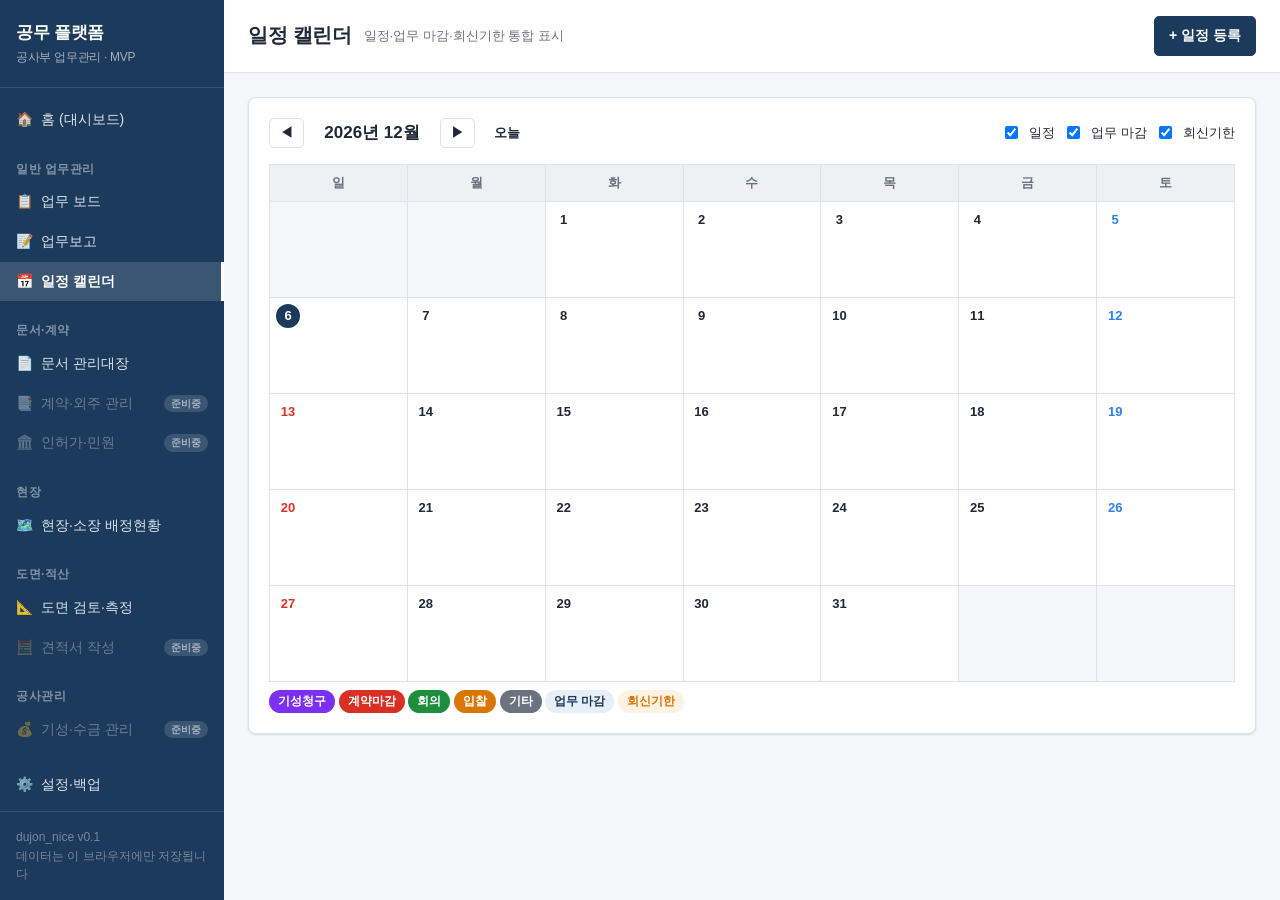
==== calendar.html @ e474cf9b "feat(코어): 대시보드·업무 보드·문서대장·캘린더·설정 페이지 - index.html: KPI 5종, 마감 임박 업무, 7일 일정, 최근 문서, 빈 상태+샘플 주입 - task" ====
<!DOCTYPE html>
<html lang="ko">
<head>
  <meta charset="UTF-8">
  <meta name="viewport" content="width=device-width, initial-scale=1.0">
  <title>일정 캘린더 — 공무 플랫폼</title>
  <link rel="stylesheet" href="assets/css/base.css">
  <link rel="stylesheet" href="assets/css/components.css">
  <link rel="stylesheet" href="assets/css/print.css">
</head>
<body class="app">
  <div class="main">
    <div class="topbar">
      <button class="menu-toggle" data-menu-toggle>☰</button>
      <h1>일정 캘린더</h1>
      <span class="sub">일정·업무 마감·회신기한 통합 표시</span>
      <span class="spacer"></span>
      <button class="btn primary" id="btnNew">+ 일정 등록</button>
    </div>
    <div class="content">
      <div class="card card-pad">
        <div class="flex flex-wrap no-print">
          <button class="btn sm" id="btnPrev">◀</button>
          <h2 id="calTitle" style="font-size:var(--fs-lg);min-width:120px;text-align:center"></h2>
          <button class="btn sm" id="btnNext">▶</button>
          <button class="btn sm ghost" id="btnToday">오늘</button>
          <span class="spacer grow"></span>
          <label class="small flex"><input type="checkbox" id="srcEvents" checked> 일정</label>
          <label class="small flex"><input type="checkbox" id="srcTasks" checked> 업무 마감</label>
          <label class="small flex"><input type="checkbox" id="srcDocs" checked> 회신기한</label>
        </div>
        <div class="mt-4" id="calWrap"></div>
        <div class="small muted mt-2">
          <span class="badge" style="background:var(--c-ev-billing);color:#fff">기성청구</span>
          <span class="badge" style="background:var(--c-ev-contract);color:#fff">계약마감</span>
          <span class="badge" style="background:var(--c-ev-meeting);color:#fff">회의</span>
          <span class="badge" style="background:var(--c-ev-bid);color:#fff">입찰</span>
          <span class="badge" style="background:var(--c-ev-etc);color:#fff">기타</span>
          <span class="badge navy">업무 마감</span>
          <span class="badge orange">회신기한</span>
        </div>
      </div>

      <div class="card mt-4 hidden" id="dayPanel">
        <div class="card-head">
          <h2 id="dayTitle"></h2>
          <span class="spacer"></span>
          <button class="btn sm" id="btnDayAdd">+ 이 날짜에 일정</button>
        </div>
        <div class="card-body" id="dayList"></div>
      </div>
    </div>
  </div>

  <!-- 일정 등록/수정 모달 -->
  <div class="modal-backdrop" id="evModal">
    <div class="modal">
      <div class="modal-head">
        <h3 id="modalTitle">일정 등록</h3>
        <button class="modal-close" data-close>×</button>
      </div>
      <div class="modal-body">
        <div class="field">
          <label>일정명 <span class="req">*</span></label>
          <input class="input" id="mTitle" placeholder="예: 7월 기성청구 (OO현장)">
        </div>
        <div class="form-row">
          <div class="field">
            <label>일자 <span class="req">*</span></label>
            <input class="input" id="mDate" type="date">
          </div>
          <div class="field">
            <label>유형</label>
            <select class="select" id="mType">
              <option>기성청구</option><option>계약마감</option><option>회의</option>
              <option>입찰</option><option selected>기타</option>
            </select>
          </div>
        </div>
        <div class="form-row">
          <div class="field">
            <label>현장</label>
            <select class="select" id="mSite"></select>
          </div>
          <div class="field">
            <label>비고</label>
            <input class="input" id="mMemo">
          </div>
        </div>
      </div>
      <div class="modal-foot">
        <button class="btn danger hidden" id="btnDelete">삭제</button>
        <span class="grow"></span>
        <button class="btn" data-close>취소</button>
        <button class="btn primary" id="btnSave">저장</button>
      </div>
    </div>
  </div>

  <script src="assets/js/store.js"></script>
  <script src="assets/js/ui.js"></script>
  <script>
    UI.init("calendar", "일정 캘린더");
    UI.bindModalClose();

    const EV_COLORS = {
      "기성청구": "var(--c-ev-billing)", "계약마감": "var(--c-ev-contract)",
      "회의": "var(--c-ev-meeting)", "입찰": "var(--c-ev-bid)", "기타": "var(--c-ev-etc)",
    };
    let cur = new Date();
    cur.setDate(1);
    let selectedDate = null;
    let editingId = null;

    /* 해당 월의 표시 항목 수집: { date, kind, label, color, id? } */
    function collectItems(ymPrefix) {
      const items = [];
      if (document.getElementById("srcEvents").checked) {
        Store.list("events", (e) => (e.date || "").startsWith(ymPrefix)).forEach((e) =>
          items.push({ date: e.date, kind: "event", id: e.id, label: e.title, color: EV_COLORS[e.type] || EV_COLORS["기타"], type: e.type, siteId: e.siteId }));
      }
      if (document.getElementById("srcTasks").checked) {
        Store.list("tasks", (t) => t.status !== "완료" && (t.dueDate || "").startsWith(ymPrefix)).forEach((t) =>
          items.push({ date: t.dueDate, kind: "task", id: t.id, label: `[업무] ${t.title}`, color: "var(--c-primary)", siteId: t.siteId }));
      }
      if (document.getElementById("srcDocs").checked) {
        Store.list("documents", (d) => d.status !== "완료" && (d.dueDate || "").startsWith(ymPrefix)).forEach((d) =>
          items.push({ date: d.dueDate, kind: "doc", id: d.id, label: `[회신] ${d.title}`, color: "var(--c-warn)", siteId: d.siteId }));
      }
      return items;
    }

    function render() {
      const y = cur.getFullYear(), m = cur.getMonth();
      const ym = `${y}-${String(m + 1).padStart(2, "0")}`;
      document.getElementById("calTitle").textContent = `${y}년 ${m + 1}월`;
      const items = collectItems(ym);
      const byDate = {};
      items.forEach((it) => { (byDate[it.date] = byDate[it.date] || []).push(it); });

      const first = new Date(y, m, 1);
      const startDow = first.getDay(); // 0=일
      const daysInMonth = new Date(y, m + 1, 0).getDate();
      const today = UI.todayStr();

      let html = `<div class="cal-grid">`;
      ["일", "월", "화", "수", "목", "금", "토"].forEach((d) => (html += `<div class="cal-dow">${d}</div>`));

      // 앞쪽 빈 칸 (전월)
      for (let i = 0; i < startDow; i++) html += `<div class="cal-cell other"></div>`;

      for (let d = 1; d <= daysInMonth; d++) {
        const dateStr = `${ym}-${String(d).padStart(2, "0")}`;
        const dow = (startDow + d - 1) % 7;
        const dayItems = byDate[dateStr] || [];
        const shown = dayItems.slice(0, 3).map((it) =>
          `<span class="cal-item" style="background:${it.color}">${UI.esc(it.label)}</span>`).join("");
        const more = dayItems.length > 3 ? `<span class="cal-more">+${dayItems.length - 3}건</span>` : "";
        const cls = ["cal-cell"];
        if (dateStr === today) cls.push("today");
        const dayCls = dow === 0 ? "sun" : dow === 6 ? "sat" : "";
        html += `<div class="${cls.join(" ")}" data-date="${dateStr}">
          <span class="cal-day ${dayCls}">${d}</span>${shown}${more}</div>`;
      }
      // 뒤쪽 빈 칸
      const tail = (startDow + daysInMonth) % 7;
      if (tail) for (let i = tail; i < 7; i++) html += `<div class="cal-cell other"></div>`;
      html += `</div>`;

      document.getElementById("calWrap").innerHTML = html;
      document.querySelectorAll(".cal-cell[data-date]").forEach((cell) =>
        cell.addEventListener("click", () => selectDay(cell.dataset.date)));
      if (selectedDate && selectedDate.startsWith(ym)) renderDayPanel();
      else document.getElementById("dayPanel").classList.add("hidden");
    }

    /* ---------- 일자 패널 ---------- */
    function selectDay(dateStr) {
      selectedDate = dateStr;
      renderDayPanel();
    }

    function renderDayPanel() {
      const panel = document.getElementById("dayPanel");
      panel.classList.remove("hidden");
      const d = new Date(selectedDate);
      const dow = ["일", "월", "화", "수", "목", "금", "토"][d.getDay()];
      document.getElementById("dayTitle").textContent = `${selectedDate} (${dow})`;
      const items = collectItems(selectedDate.slice(0, 7)).filter((it) => it.date === selectedDate);
      if (!items.length) {
        document.getElementById("dayList").innerHTML = `<p class="muted small">이 날짜의 항목이 없습니다.</p>`;
        return;
      }
      document.getElementById("dayList").innerHTML = items.map((it) => {
        const site = it.siteId ? ` <span class="muted small">· ${UI.esc(UI.siteName(it.siteId))}</span>` : "";
        const editBtn = it.kind === "event"
          ? `<button class="btn sm ghost" data-edit="${it.id}">수정</button>`
          : `<a class="btn sm ghost" href="${it.kind === "task" ? "tasks.html" : "documents.html"}">바로가기</a>`;
        return `<div class="flex" style="padding:6px 0;border-bottom:1px solid var(--c-border)">
          <span class="badge" style="background:${it.color};color:#fff">${it.kind === "event" ? UI.esc(it.type) : it.kind === "task" ? "업무" : "회신"}</span>
          <span class="grow">${UI.esc(it.label.replace(/^\[(업무|회신)\] /, ""))}${site}</span>
          ${editBtn}
        </div>`;
      }).join("");
      document.getElementById("dayList").querySelectorAll("[data-edit]").forEach((b) =>
        b.addEventListener("click", () => openEdit(b.dataset.edit)));
    }

    /* ---------- 모달 ---------- */
    function openNew(dateStr) {
      editingId = null;
      document.getElementById("modalTitle").textContent = "일정 등록";
      document.getElementById("btnDelete").classList.add("hidden");
      document.getElementById("mTitle").value = "";
      document.getElementById("mDate").value = dateStr || UI.todayStr();
      document.getElementById("mType").value = "기타";
      document.getElementById("mMemo").value = "";
      document.getElementById("mSite").innerHTML = UI.siteOptions("", "현장 없음(공통)");
      UI.openModal("evModal");
      document.getElementById("mTitle").focus();
    }

    function openEdit(id) {
      const e = Store.get("events", id);
      if (!e) return;
      editingId = id;
      document.getElementById("modalTitle").textContent = "일정 수정";
      document.getElementById("btnDelete").classList.remove("hidden");
      document.getElementById("mTitle").value = e.title || "";
      document.getElementById("mDate").value = e.date || "";
      document.getElementById("mType").value = e.type || "기타";
      document.getElementById("mMemo").value = e.memo || "";
      document.getElementById("mSite").innerHTML = UI.siteOptions(e.siteId, "현장 없음(공통)");
      UI.openModal("evModal");
    }

    document.getElementById("btnSave").addEventListener("click", () => {
      const title = document.getElementById("mTitle").value.trim();
      const date = document.getElementById("mDate").value;
      if (!title) { UI.toast("일정명을 입력하세요.", "error"); return; }
      if (!date) { UI.toast("일자를 입력하세요.", "error"); return; }
      const data = {
        title, date,
        type: document.getElementById("mType").value,
        siteId: document.getElementById("mSite").value || null,
        memo: document.getElementById("mMemo").value.trim(),
      };
      if (editingId) {
        Store.update("events", editingId, data);
        UI.toast("일정을 수정했습니다.", "success");
      } else {
        Store.add("events", data);
        UI.toast("일정을 등록했습니다.", "success");
      }
      UI.closeModal("evModal");
      render();
    });

    document.getElementById("btnDelete").addEventListener("click", () => {
      if (editingId && confirm("이 일정을 삭제할까요?")) {
        Store.remove("events", editingId);
        UI.closeModal("evModal");
        UI.toast("삭제했습니다.");
        render();
      }
    });

    document.getElementById("btnNew").addEventListener("click", () => openNew());
    document.getElementById("btnDayAdd").addEventListener("click", () => openNew(selectedDate));
    document.getElementById("btnPrev").addEventListener("click", () => { cur.setMonth(cur.getMonth() - 1); render(); });
    document.getElementById("btnNext").addEventListener("click", () => { cur.setMonth(cur.getMonth() + 1); render(); });
    document.getElementById("btnToday").addEventListener("click", () => { cur = new Date(); cur.setDate(1); render(); });
    ["srcEvents", "srcTasks", "srcDocs"].forEach((id) =>
      document.getElementById(id).addEventListener("change", render));

    render();
  </script>
</body>
</html>
---- assets/css/base.css ----
/* ============================================================
   base.css — 디자인 토큰 · reset · 앱 레이아웃
   규칙: 모든 색·간격·크기는 여기 CSS 변수만 사용 (RULES.md §4)
   ============================================================ */

:root {
  /* 브랜드 */
  --c-primary: #1b3a5c;        /* 진남색 — 헤더·주요 버튼 */
  --c-primary-hover: #14293f;
  --c-primary-soft: #e8eef5;   /* 주요색 연한 배경 */
  --c-accent: #2f80ed;         /* 링크·활성 상태 */

  /* 중립 */
  --c-bg: #f4f6f9;             /* 페이지 배경 */
  --c-surface: #ffffff;        /* 카드·패널 */
  --c-border: #dde3ea;
  --c-text: #1f2937;
  --c-text-sub: #6b7280;
  --c-text-faint: #9ca3af;

  /* 상태 */
  --c-success: #1e8e3e;
  --c-success-soft: #e6f4ea;
  --c-warn: #d97706;
  --c-warn-soft: #fef3e2;
  --c-danger: #d93025;
  --c-danger-soft: #fdecea;
  --c-info: #2f80ed;
  --c-info-soft: #e8f0fe;
  --c-neutral-soft: #eef1f4;

  /* 우선순위/유형 색 */
  --c-pri-high: #d93025;
  --c-pri-mid: #d97706;
  --c-pri-low: #6b7280;
  --c-ev-billing: #7b2ff2;     /* 기성청구 */
  --c-ev-contract: #d93025;    /* 계약마감 */
  --c-ev-meeting: #1e8e3e;     /* 회의 */
  --c-ev-bid: #d97706;         /* 입찰 */
  --c-ev-etc: #6b7280;         /* 기타 */

  /* 타이포 */
  --font-sans: "Pretendard Variable", Pretendard, -apple-system, BlinkMacSystemFont,
    "Segoe UI", "Malgun Gothic", "Apple SD Gothic Neo", sans-serif;
  --fs-xs: 12px;
  --fs-sm: 13px;
  --fs-base: 14px;
  --fs-md: 15px;
  --fs-lg: 17px;
  --fs-xl: 20px;
  --fs-2xl: 24px;

  /* 간격 */
  --sp-1: 4px;
  --sp-2: 8px;
  --sp-3: 12px;
  --sp-4: 16px;
  --sp-5: 20px;
  --sp-6: 24px;
  --sp-8: 32px;

  /* 형태 */
  --radius: 8px;
  --radius-sm: 5px;
  --radius-full: 999px;
  --shadow: 0 1px 3px rgba(16, 30, 54, .08), 0 1px 2px rgba(16, 30, 54, .05);
  --shadow-lg: 0 8px 30px rgba(16, 30, 54, .16);

  --sidebar-w: 224px;
}

/* ---------- reset ---------- */
*, *::before, *::after { box-sizing: border-box; }
html, body { margin: 0; padding: 0; }
body {
  font-family: var(--font-sans);
  font-size: var(--fs-base);
  color: var(--c-text);
  background: var(--c-bg);
  line-height: 1.55;
  -webkit-font-smoothing: antialiased;
}
h1, h2, h3, h4, p { margin: 0; }
button, input, select, textarea { font: inherit; color: inherit; }
a { color: var(--c-accent); text-decoration: none; }
a:hover { text-decoration: underline; }
table { border-collapse: collapse; }
ul, ol { margin: 0; padding: 0; list-style: none; }

/* ---------- 앱 레이아웃: 사이드바 + 메인 ---------- */
.app { display: flex; min-height: 100vh; }

.sidebar {
  width: var(--sidebar-w);
  flex-shrink: 0;
  background: var(--c-primary);
  color: #fff;
  display: flex;
  flex-direction: column;
  position: sticky;
  top: 0;
  height: 100vh;
  overflow-y: auto;
}
.sidebar-brand {
  padding: var(--sp-5) var(--sp-4);
  font-size: var(--fs-lg);
  font-weight: 800;
  letter-spacing: -0.3px;
  border-bottom: 1px solid rgba(255,255,255,.12);
}
.sidebar-brand small {
  display: block;
  font-size: var(--fs-xs);
  font-weight: 400;
  color: rgba(255,255,255,.6);
  margin-top: 2px;
}
.nav-group { padding: var(--sp-3) 0 var(--sp-1); }
.nav-group-title {
  padding: var(--sp-1) var(--sp-4);
  font-size: var(--fs-xs);
  font-weight: 700;
  color: rgba(255,255,255,.45);
  letter-spacing: .5px;
}
.nav-item {
  display: flex;
  align-items: center;
  gap: var(--sp-2);
  padding: 9px var(--sp-4);
  color: rgba(255,255,255,.85);
  font-size: var(--fs-base);
}
.nav-item:hover { background: rgba(255,255,255,.08); text-decoration: none; }
.nav-item.active {
  background: rgba(255,255,255,.14);
  color: #fff;
  font-weight: 600;
  border-right: 3px solid #fff;
}
.nav-item.disabled { color: rgba(255,255,255,.35); cursor: default; }
.nav-item.disabled:hover { background: none; }
.nav-soon {
  margin-left: auto;
  font-size: 10px;
  font-weight: 600;
  padding: 1px 7px;
  border-radius: var(--radius-full);
  background: rgba(255,255,255,.14);
  color: rgba(255,255,255,.55);
}
.sidebar-foot {
  margin-top: auto;
  padding: var(--sp-4);
  font-size: var(--fs-xs);
  color: rgba(255,255,255,.4);
  border-top: 1px solid rgba(255,255,255,.12);
}

.main { flex: 1; min-width: 0; display: flex; flex-direction: column; }
.topbar {
  display: flex;
  align-items: center;
  gap: var(--sp-3);
  padding: var(--sp-4) var(--sp-6);
  background: var(--c-surface);
  border-bottom: 1px solid var(--c-border);
}
.topbar h1 { font-size: var(--fs-xl); font-weight: 700; letter-spacing: -0.3px; }
.topbar .sub { color: var(--c-text-sub); font-size: var(--fs-sm); }
.topbar .spacer { flex: 1; }
.content { padding: var(--sp-6); }

/* 모바일 메뉴 토글 */
.menu-toggle {
  display: none;
  background: none;
  border: 1px solid var(--c-border);
  border-radius: var(--radius-sm);
  padding: 6px 10px;
  cursor: pointer;
  font-size: var(--fs-lg);
  line-height: 1;
}

@media (max-width: 860px) {
  .sidebar {
    position: fixed;
    left: 0; top: 0;
    z-index: 200;
    transform: translateX(-100%);
    transition: transform .2s ease;
    box-shadow: var(--shadow-lg);
  }
  .sidebar.open { transform: translateX(0); }
  .menu-toggle { display: inline-block; }
  .content { padding: var(--sp-4); }
  .sidebar-backdrop {
    display: none;
    position: fixed; inset: 0;
    background: rgba(0,0,0,.35);
    z-index: 199;
  }
  .sidebar-backdrop.show { display: block; }
}

/* 유틸 */
.muted { color: var(--c-text-sub); }
.small { font-size: var(--fs-sm); }
.nowrap { white-space: nowrap; }
.right { text-align: right; }
.center { text-align: center; }
.mt-2 { margin-top: var(--sp-2); }
.mt-4 { margin-top: var(--sp-4); }
.mt-6 { margin-top: var(--sp-6); }
.flex { display: flex; align-items: center; gap: var(--sp-2); }
.flex-wrap { flex-wrap: wrap; }
.grow { flex: 1; }
.hidden { display: none !important; }
---- assets/css/components.css ----
/* ============================================================
   components.css — 카드·버튼·배지·테이블·폼·모달·칸반·토스트
   base.css 토큰만 사용 (RULES.md §4)
   ============================================================ */

/* ---------- 카드 ---------- */
.card {
  background: var(--c-surface);
  border: 1px solid var(--c-border);
  border-radius: var(--radius);
  box-shadow: var(--shadow);
}
.card-pad { padding: var(--sp-5); }
.card-head {
  display: flex;
  align-items: center;
  gap: var(--sp-2);
  padding: var(--sp-4) var(--sp-5);
  border-bottom: 1px solid var(--c-border);
}
.card-head h2 { font-size: var(--fs-md); font-weight: 700; }
.card-head .spacer { flex: 1; }
.card-body { padding: var(--sp-5); }

/* KPI 카드 */
.kpi-grid {
  display: grid;
  grid-template-columns: repeat(auto-fit, minmax(180px, 1fr));
  gap: var(--sp-4);
}
.kpi {
  background: var(--c-surface);
  border: 1px solid var(--c-border);
  border-radius: var(--radius);
  padding: var(--sp-4) var(--sp-5);
  box-shadow: var(--shadow);
}
.kpi .kpi-label { font-size: var(--fs-sm); color: var(--c-text-sub); }
.kpi .kpi-value { font-size: var(--fs-2xl); font-weight: 800; margin-top: 2px; letter-spacing: -0.5px; }
.kpi .kpi-value .unit { font-size: var(--fs-sm); font-weight: 500; color: var(--c-text-sub); margin-left: 2px; }
.kpi.warn .kpi-value { color: var(--c-warn); }
.kpi.danger .kpi-value { color: var(--c-danger); }

/* ---------- 버튼 ---------- */
.btn {
  display: inline-flex;
  align-items: center;
  gap: 6px;
  padding: 8px 14px;
  border-radius: var(--radius-sm);
  border: 1px solid var(--c-border);
  background: var(--c-surface);
  color: var(--c-text);
  font-size: var(--fs-base);
  font-weight: 600;
  cursor: pointer;
  white-space: nowrap;
}
.btn:hover { background: var(--c-neutral-soft); }
.btn.primary { background: var(--c-primary); border-color: var(--c-primary); color: #fff; }
.btn.primary:hover { background: var(--c-primary-hover); }
.btn.danger { color: var(--c-danger); border-color: var(--c-danger); background: var(--c-surface); }
.btn.danger:hover { background: var(--c-danger-soft); }
.btn.ghost { border-color: transparent; background: transparent; }
.btn.ghost:hover { background: var(--c-neutral-soft); }
.btn.sm { padding: 4px 10px; font-size: var(--fs-sm); }
.btn:disabled { opacity: .5; cursor: default; }

/* ---------- 배지 ---------- */
.badge {
  display: inline-block;
  padding: 2px 9px;
  border-radius: var(--radius-full);
  font-size: var(--fs-xs);
  font-weight: 600;
  white-space: nowrap;
}
.badge.gray { background: var(--c-neutral-soft); color: var(--c-text-sub); }
.badge.blue { background: var(--c-info-soft); color: var(--c-info); }
.badge.green { background: var(--c-success-soft); color: var(--c-success); }
.badge.orange { background: var(--c-warn-soft); color: var(--c-warn); }
.badge.red { background: var(--c-danger-soft); color: var(--c-danger); }
.badge.navy { background: var(--c-primary-soft); color: var(--c-primary); }

/* ---------- 테이블 ---------- */
.table-wrap { overflow-x: auto; }
.table { width: 100%; font-size: var(--fs-base); }
.table th {
  text-align: left;
  font-size: var(--fs-sm);
  font-weight: 700;
  color: var(--c-text-sub);
  padding: 10px 12px;
  border-bottom: 2px solid var(--c-border);
  white-space: nowrap;
  background: var(--c-surface);
}
.table td {
  padding: 10px 12px;
  border-bottom: 1px solid var(--c-border);
  vertical-align: middle;
}
.table tbody tr:hover { background: var(--c-primary-soft); cursor: pointer; }
.table tbody tr.no-hover:hover { background: none; cursor: default; }
.table tr.overdue td { background: var(--c-danger-soft); }

/* ---------- 폼 ---------- */
.field { margin-bottom: var(--sp-4); }
.field label {
  display: block;
  font-size: var(--fs-sm);
  font-weight: 600;
  color: var(--c-text-sub);
  margin-bottom: 5px;
}
.field label .req { color: var(--c-danger); }
.input, .select, .textarea {
  width: 100%;
  padding: 8px 11px;
  border: 1px solid var(--c-border);
  border-radius: var(--radius-sm);
  background: var(--c-surface);
  font-size: var(--fs-base);
}
.input:focus, .select:focus, .textarea:focus {
  outline: 2px solid var(--c-accent);
  outline-offset: -1px;
  border-color: var(--c-accent);
}
.textarea { resize: vertical; min-height: 76px; }
.form-row { display: flex; gap: var(--sp-3); }
.form-row .field { flex: 1; }
.filters {
  display: flex;
  flex-wrap: wrap;
  gap: var(--sp-2);
  align-items: center;
}
.filters .select, .filters .input { width: auto; min-width: 110px; }

/* ---------- 모달 ---------- */
.modal-backdrop {
  position: fixed; inset: 0;
  background: rgba(15, 23, 42, .45);
  display: none;
  align-items: flex-start;
  justify-content: center;
  padding: 6vh var(--sp-4);
  z-index: 300;
  overflow-y: auto;
}
.modal-backdrop.show { display: flex; }
.modal {
  background: var(--c-surface);
  border-radius: var(--radius);
  box-shadow: var(--shadow-lg);
  width: 100%;
  max-width: 560px;
}
.modal-head {
  display: flex;
  align-items: center;
  padding: var(--sp-4) var(--sp-5);
  border-bottom: 1px solid var(--c-border);
}
.modal-head h3 { font-size: var(--fs-md); font-weight: 700; flex: 1; }
.modal-body { padding: var(--sp-5); }
.modal-foot {
  display: flex;
  justify-content: flex-end;
  gap: var(--sp-2);
  padding: var(--sp-4) var(--sp-5);
  border-top: 1px solid var(--c-border);
}
.modal-close {
  background: none; border: none;
  font-size: var(--fs-xl);
  color: var(--c-text-faint);
  cursor: pointer;
  line-height: 1;
}

/* ---------- 칸반 ---------- */
.kanban {
  display: grid;
  grid-template-columns: repeat(3, 1fr);
  gap: var(--sp-4);
  align-items: start;
}
.kanban-col {
  background: var(--c-neutral-soft);
  border-radius: var(--radius);
  padding: var(--sp-3);
  min-height: 220px;
}
.kanban-col-head {
  display: flex;
  align-items: center;
  gap: var(--sp-2);
  padding: var(--sp-1) var(--sp-2) var(--sp-3);
  font-weight: 700;
  font-size: var(--fs-base);
}
.kanban-col-head .count {
  font-size: var(--fs-xs);
  background: var(--c-surface);
  border-radius: var(--radius-full);
  padding: 1px 8px;
  color: var(--c-text-sub);
}
.kanban-col.drag-over { outline: 2px dashed var(--c-accent); outline-offset: -2px; }
.kanban-card {
  background: var(--c-surface);
  border: 1px solid var(--c-border);
  border-radius: var(--radius-sm);
  padding: var(--sp-3);
  margin-bottom: var(--sp-2);
  box-shadow: var(--shadow);
  cursor: grab;
}
.kanban-card .kc-title { font-weight: 600; margin-bottom: 4px; }
.kanban-card .kc-meta {
  display: flex;
  flex-wrap: wrap;
  gap: 6px;
  font-size: var(--fs-xs);
  color: var(--c-text-sub);
  align-items: center;
}
.kanban-card.dragging { opacity: .5; }
@media (max-width: 860px) {
  .kanban { grid-template-columns: 1fr; }
}

/* ---------- 빈 상태 ---------- */
.empty {
  text-align: center;
  padding: var(--sp-8) var(--sp-4);
  color: var(--c-text-sub);
}
.empty .empty-icon { font-size: 34px; margin-bottom: var(--sp-2); }
.empty p { margin-bottom: var(--sp-4); }

/* ---------- 토스트 ---------- */
.toast-wrap {
  position: fixed;
  bottom: var(--sp-5);
  left: 50%;
  transform: translateX(-50%);
  z-index: 400;
  display: flex;
  flex-direction: column;
  gap: var(--sp-2);
  align-items: center;
}
.toast {
  background: var(--c-text);
  color: #fff;
  padding: 10px 18px;
  border-radius: var(--radius-full);
  font-size: var(--fs-sm);
  box-shadow: var(--shadow-lg);
  animation: toast-in .18s ease;
}
.toast.error { background: var(--c-danger); }
.toast.success { background: var(--c-success); }
@keyframes toast-in {
  from { opacity: 0; transform: translateY(8px); }
  to { opacity: 1; transform: translateY(0); }
}

/* ---------- 탭 ---------- */
.tabs {
  display: flex;
  gap: var(--sp-1);
  border-bottom: 1px solid var(--c-border);
  margin-bottom: var(--sp-4);
}
.tab {
  padding: 8px 16px;
  font-weight: 600;
  color: var(--c-text-sub);
  border: none;
  background: none;
  cursor: pointer;
  border-bottom: 2px solid transparent;
  margin-bottom: -1px;
}
.tab.active { color: var(--c-primary); border-bottom-color: var(--c-primary); }

/* ---------- 캘린더 ---------- */
.cal-grid {
  display: grid;
  grid-template-columns: repeat(7, 1fr);
  border-left: 1px solid var(--c-border);
  border-top: 1px solid var(--c-border);
}
.cal-dow {
  padding: 8px;
  text-align: center;
  font-size: var(--fs-sm);
  font-weight: 700;
  color: var(--c-text-sub);
  background: var(--c-neutral-soft);
  border-right: 1px solid var(--c-border);
  border-bottom: 1px solid var(--c-border);
}
.cal-cell {
  min-height: 96px;
  padding: 6px;
  border-right: 1px solid var(--c-border);
  border-bottom: 1px solid var(--c-border);
  background: var(--c-surface);
  cursor: pointer;
  overflow: hidden;
}
.cal-cell:hover { background: var(--c-primary-soft); }
.cal-cell.other { background: var(--c-bg); color: var(--c-text-faint); }
.cal-cell.today .cal-day {
  background: var(--c-primary);
  color: #fff;
  border-radius: var(--radius-full);
}
.cal-day {
  display: inline-block;
  width: 24px; height: 24px;
  line-height: 24px;
  text-align: center;
  font-size: var(--fs-sm);
  font-weight: 600;
  margin-bottom: 3px;
}
.cal-cell .sun { color: var(--c-danger); }
.cal-cell .sat { color: var(--c-accent); }
.cal-item {
  display: block;
  font-size: 11px;
  padding: 1px 5px;
  border-radius: 3px;
  margin-bottom: 2px;
  white-space: nowrap;
  overflow: hidden;
  text-overflow: ellipsis;
  color: #fff;
}
.cal-more { font-size: 11px; color: var(--c-text-sub); }
@media (max-width: 860px) {
  .cal-cell { min-height: 64px; }
}

/* ---------- 페이지 공통 섹션 ---------- */
.section { margin-bottom: var(--sp-6); }
.section-title {
  font-size: var(--fs-md);
  font-weight: 700;
  margin-bottom: var(--sp-3);
}
.grid-2 {
  display: grid;
  grid-template-columns: 1fr 1fr;
  gap: var(--sp-4);
}
@media (max-width: 1100px) {
  .grid-2 { grid-template-columns: 1fr; }
}
---- assets/css/print.css ----
/* ============================================================
   print.css — A4 인쇄 (보고서·대장)
   화면에서 .print-only는 숨기고, 인쇄 시 앱 UI를 숨긴다.
   ============================================================ */

.print-only { display: none; }

@media print {
  @page { size: A4; margin: 14mm 12mm; }

  body { background: #fff; font-size: 11pt; }

  /* 앱 UI 숨김 */
  .sidebar, .topbar, .menu-toggle, .sidebar-backdrop,
  .no-print, .toast-wrap, .modal-backdrop, .filters { display: none !important; }
  .app { display: block; }
  .main { display: block; }
  .content { padding: 0; }
  .card { border: none; box-shadow: none; }
  .card-body, .card-pad { padding: 0; }

  .print-only { display: block; }

  /* 인쇄 헤더 (제목 + 결재란) */
  .print-header {
    display: flex;
    justify-content: space-between;
    align-items: flex-start;
    margin-bottom: 8mm;
  }
  .print-title { font-size: 18pt; font-weight: 800; letter-spacing: 2px; }
  .print-sub { font-size: 10pt; color: #444; margin-top: 2mm; }

  /* 결재란 */
  .approval { border-collapse: collapse; }
  .approval th, .approval td {
    border: 1px solid #333;
    width: 22mm;
    text-align: center;
    font-size: 9pt;
  }
  .approval th { height: 7mm; background: #f0f0f0; font-weight: 600; }
  .approval td { height: 16mm; }

  /* 본문 표 */
  .table th, .table td {
    border: 1px solid #666;
    padding: 2mm 2.5mm;
    font-size: 10pt;
  }
  .table th { background: #f0f0f0; color: #000; }
  .table tbody tr:hover { background: none; }
  .table tr.overdue td { background: none; }

  .badge { border: 1px solid #999; background: none !important; color: #000 !important; }

  h2, h3 { page-break-after: avoid; }
  tr, .report-site-block { page-break-inside: avoid; }

  a { color: inherit; text-decoration: none; }
}
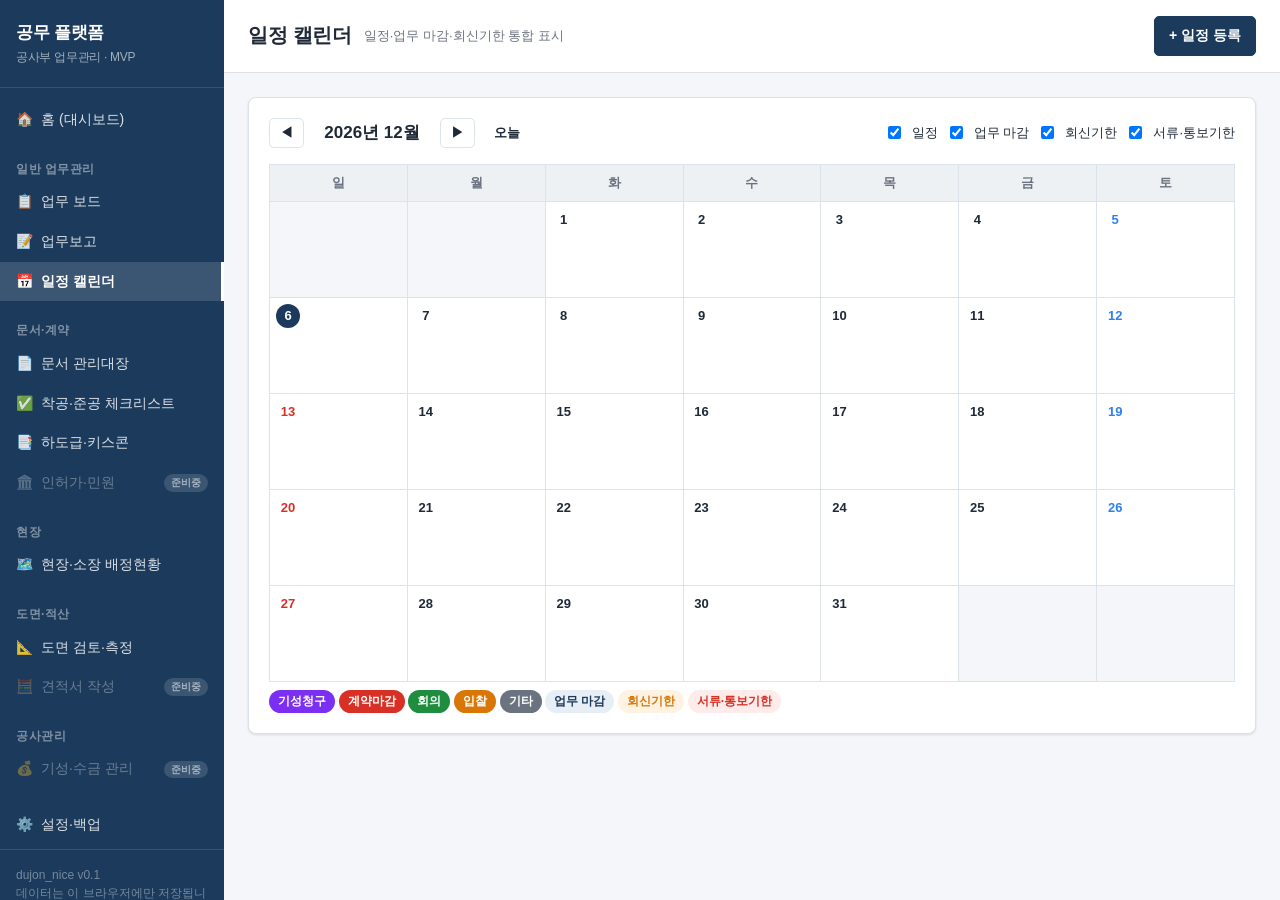
==== commit e69bb58b: "feat(checklists): 착공·준공 체크리스트 + 하도급·키스콘 모듈 (M6a) - store.js schemaVersion 2: checklistTemplates/site" ====
--- a/calendar.html
+++ b/calendar.html
@@ -28,6 +28,7 @@
           <label class="small flex"><input type="checkbox" id="srcEvents" checked> 일정</label>
           <label class="small flex"><input type="checkbox" id="srcTasks" checked> 업무 마감</label>
           <label class="small flex"><input type="checkbox" id="srcDocs" checked> 회신기한</label>
+          <label class="small flex"><input type="checkbox" id="srcChecklists" checked> 서류·통보기한</label>
         </div>
         <div class="mt-4" id="calWrap"></div>
         <div class="small muted mt-2">
@@ -38,6 +39,7 @@
           <span class="badge" style="background:var(--c-ev-etc);color:#fff">기타</span>
           <span class="badge navy">업무 마감</span>
           <span class="badge orange">회신기한</span>
+          <span class="badge red">서류·통보기한</span>
         </div>
       </div>
 
@@ -127,6 +129,21 @@
         Store.list("documents", (d) => d.status !== "완료" && (d.dueDate || "").startsWith(ymPrefix)).forEach((d) =>
           items.push({ date: d.dueDate, kind: "doc", id: d.id, label: `[회신] ${d.title}`, color: "var(--c-warn)", siteId: d.siteId }));
       }
+      if (document.getElementById("srcChecklists").checked) {
+        // 착공·준공 체크리스트 항목 기한
+        Store.list("siteChecklists").forEach((cl) =>
+          (cl.items || []).forEach((it) => {
+            if (it.status !== "완료" && it.status !== "해당없음" &&
+                (it.dueDate || "").startsWith(ymPrefix)) {
+              items.push({ date: it.dueDate, kind: "checklist", id: cl.id,
+                label: `[${cl.kind}] ${it.title}`, color: "var(--c-danger)", siteId: cl.siteId });
+            }
+          }));
+        // 키스콘 통보기한 (미통보)
+        Store.list("subcontracts", (s) => !s.kisconNotifiedAt && (s.kisconDueDate || "").startsWith(ymPrefix))
+          .forEach((s) => items.push({ date: s.kisconDueDate, kind: "kiscon", id: s.id,
+            label: `[키스콘] ${s.company} 통보기한`, color: "var(--c-danger)", siteId: s.siteId }));
+      }
       return items;
     }
 
@@ -191,14 +208,21 @@
         document.getElementById("dayList").innerHTML = `<p class="muted small">이 날짜의 항목이 없습니다.</p>`;
         return;
       }
+      const KIND_INFO = {
+        task: { tag: "업무", href: "tasks.html" },
+        doc: { tag: "회신", href: "documents.html" },
+        checklist: { tag: "서류", href: "checklists.html" },
+        kiscon: { tag: "키스콘", href: "subcontracts.html" },
+      };
       document.getElementById("dayList").innerHTML = items.map((it) => {
         const site = it.siteId ? ` <span class="muted small">· ${UI.esc(UI.siteName(it.siteId))}</span>` : "";
+        const info = KIND_INFO[it.kind];
         const editBtn = it.kind === "event"
           ? `<button class="btn sm ghost" data-edit="${it.id}">수정</button>`
-          : `<a class="btn sm ghost" href="${it.kind === "task" ? "tasks.html" : "documents.html"}">바로가기</a>`;
+          : `<a class="btn sm ghost" href="${info.href}">바로가기</a>`;
         return `<div class="flex" style="padding:6px 0;border-bottom:1px solid var(--c-border)">
-          <span class="badge" style="background:${it.color};color:#fff">${it.kind === "event" ? UI.esc(it.type) : it.kind === "task" ? "업무" : "회신"}</span>
-          <span class="grow">${UI.esc(it.label.replace(/^\[(업무|회신)\] /, ""))}${site}</span>
+          <span class="badge" style="background:${it.color};color:#fff">${it.kind === "event" ? UI.esc(it.type) : info.tag}</span>
+          <span class="grow">${UI.esc(it.label.replace(/^\[[^\]]+\] /, ""))}${site}</span>
           ${editBtn}
         </div>`;
       }).join("");
--- a/assets/css/base.css
+++ b/assets/css/base.css
@@ -196,6 +196,8 @@
   .sidebar.open { transform: translateX(0); }
   .menu-toggle { display: inline-block; }
   .content { padding: var(--sp-4); }
+  .topbar { flex-wrap: wrap; padding: var(--sp-3) var(--sp-4); }
+  .topbar .sub { display: none; }
   .sidebar-backdrop {
     display: none;
     position: fixed; inset: 0;
